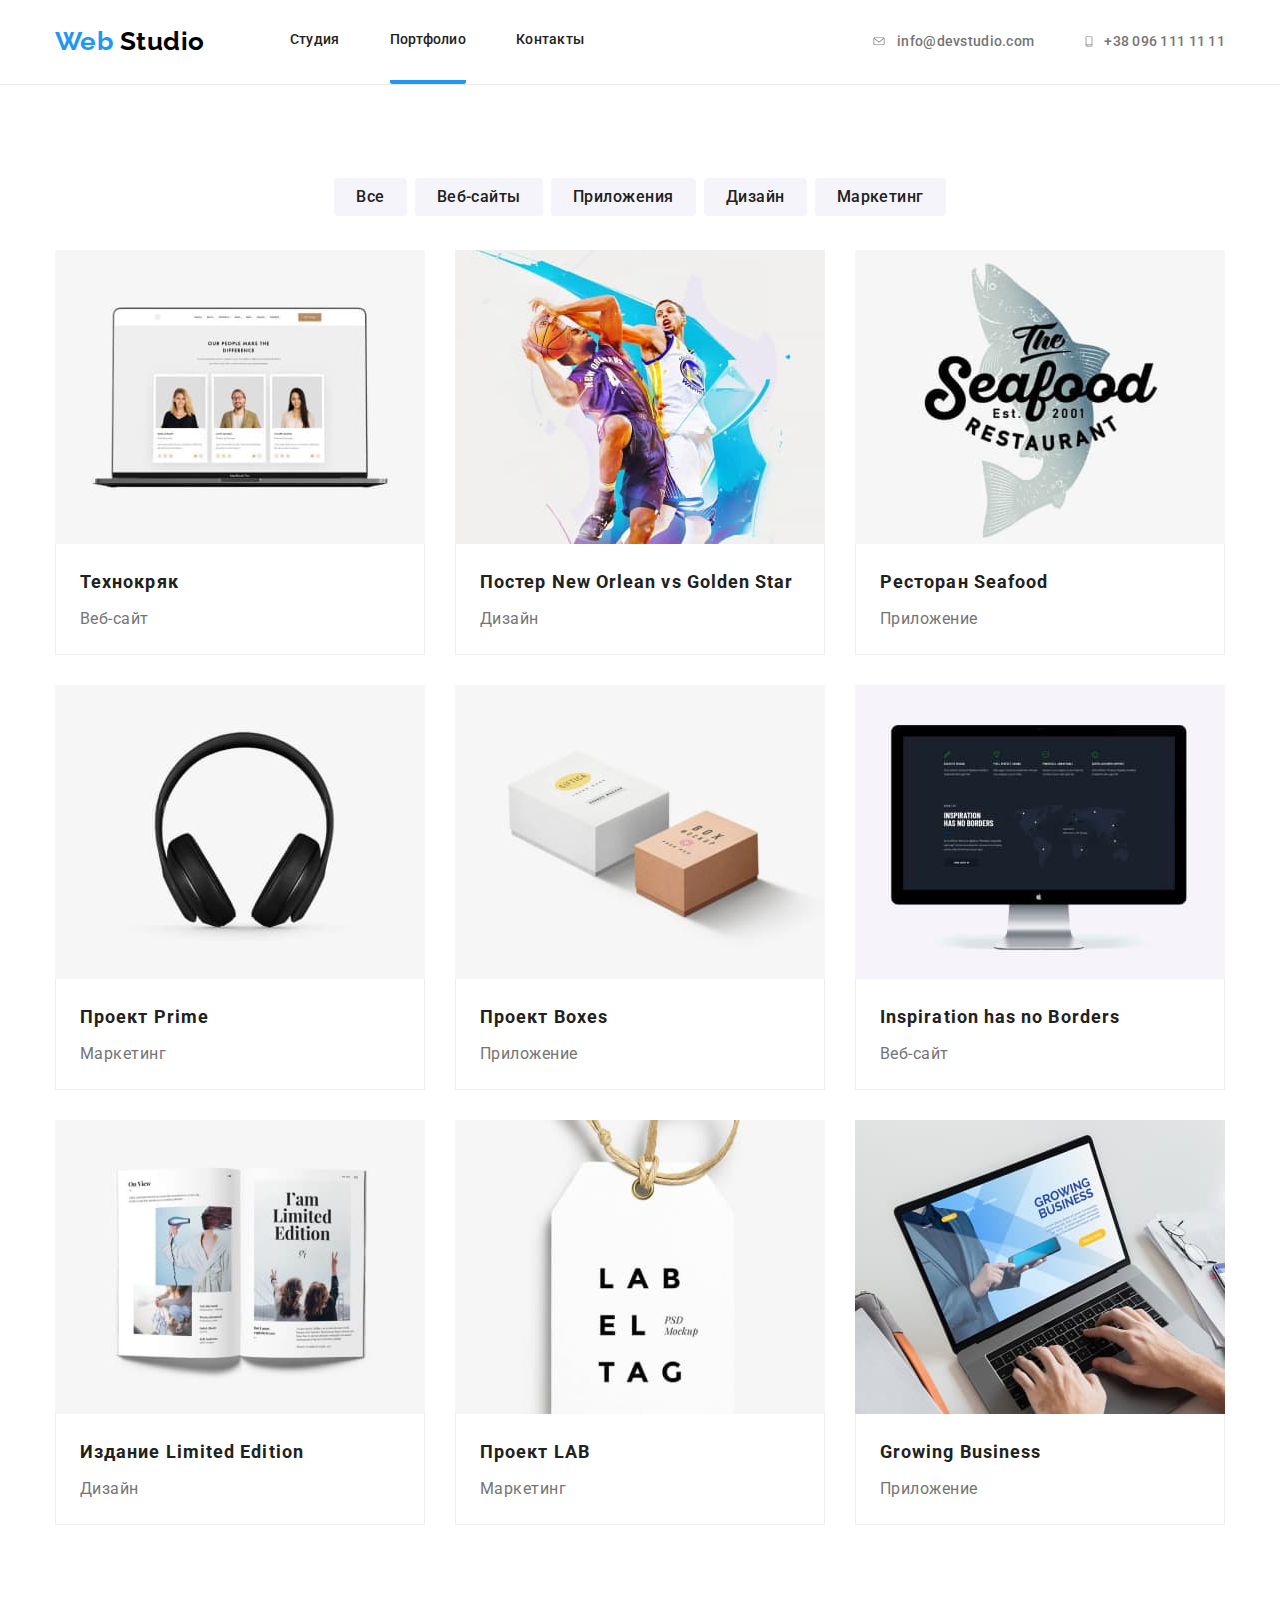
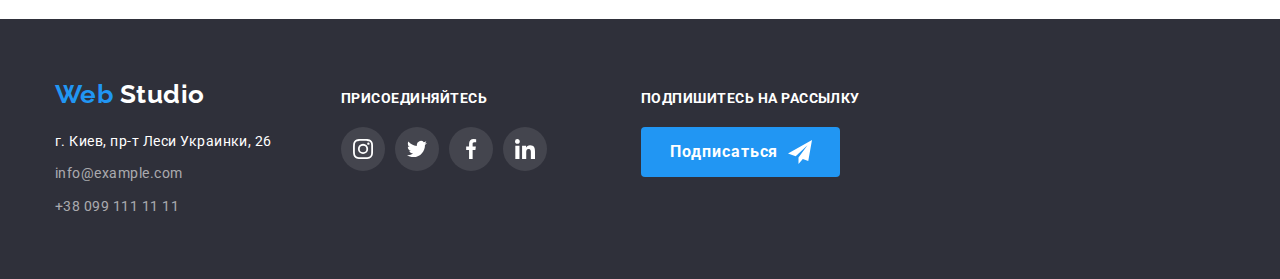
==== portfolio.html @ b4833793 "update hm 4" ====
<!DOCTYPE html>
<html lang="ru">
  <head>
    <meta charset="UTF-8" />
    <meta name="viewport" content="width=device-width, initial-scale=1.0" />
    <title>Портфолио</title>
    <link
      href="https://fonts.googleapis.com/css2?family=Raleway:wght@700&family=Roboto:wght@400;500;700&display=swap"
      rel="stylesheet"
    />
    <link
      rel="stylesheet"
      href="https://cdnjs.cloudflare.com/ajax/libs/modern-normalize/0.7.0/modern-normalize.min.css"
    />
    <link rel="stylesheet" href="./css/styles.css" />
  </head>
  <body>
    <!-- Шапка -->
    <header class="page-header">
      <div class="container">
        <nav class="header-navigation">
          <a class="logo" href="./index.html">
            <span class="logo-text">Web</span> Studio</a
          >
          <ul class="site-nav list">
            <li class="site-nav-item">
              <a class="link" href="./index.html">Студия</a>
            </li>
            <li class="site-nav-item current">
              <a class="link" href="./portfolio.html">Портфолио</a>
            </li>
            <li class="site-nav-item"><a class="link" href="">Контакты</a></li>
          </ul>
        </nav>
        <ul class="contacts list">
          <li class="contacts-item">
            <a class="link" href="mailto:info@devstudio.com"
              ><svg class="contacts-icon" width="16" height="11">
                <use href="./images/sprite.svg#icon-mail"></use>
              </svg>
              info@devstudio.com</a
            >
          </li>
          <li class="contacts-item">
            <a class="link" href="tel:+380961111111">
              <svg class="contacts-icon" width="10" height="15">
                <use href="./images/sprite.svg#icon-smartphone"></use>
              </svg>
              +38 096 111 11 11</a
            >
          </li>
        </ul>
      </div>
    </header>
    <!-- Основное содержание -->
    <main>
      <section class="portfolio-section section">
        <div class="container">
          <h1 class="visually-hidden section-title">Наши работы</h1>
          <!-- Фильтры проектов -->
          <ul class="list-filters list">
            <li class="list-filters-item">
              <button class="list-button" type="button">Все</button>
            </li>
            <li class="list-filters-item">
              <button class="list-button" type="button">Веб-сайты</button>
            </li>
            <li class="list-filters-item">
              <button class="list-button" type="button">Приложения</button>
            </li>
            <li class="list-filters-item">
              <button class="list-button" type="button">Дизайн</button>
            </li>
            <li class="list-filters-item">
              <button class="list-button" type="button">Маркетинг</button>
            </li>
          </ul>
          <!-- Проекты -->
          <ul class="projects list">
            <li class="projects-item">
              <a class="projects-link" href=""
                ><img
                  src="./images/portfolio-page/techno-crack.jpg"
                  alt="ноутбук"
                  width="370"
                  height="294"
                />
                <div class="projects-box">
                  <h2 class="projects-title">Технокряк</h2>
                  <p class="projects-type">Веб-сайт</p>
                </div>
                <!-- <p class="project-description">
                  Технокряк это современная площадка распространения
                  коронавируса. Компании используют эту платформу для цифрового
                  шпионажа и атак на защищённые сервера конкурентов.
                </p> -->
              </a>
            </li>
            <li class="projects-item">
              <a class="projects-link" href=""
                ><img
                  src="./images/portfolio-page/poster.jpg"
                  alt="игроки баскетбольных команд"
                  width="370"
                  height="294"
                />
                <div class="projects-box">
                  <h2 class="projects-title">
                    Постер New Orlean vs Golden Star
                  </h2>
                  <p class="projects-type">Дизайн</p>
                </div>
                <!-- <p class="project-description">
                  Технокряк это современная площадка распространения
                  коронавируса. Компании используют эту платформу для цифрового
                  шпионажа и атак на защищённые сервера конкурентов.
                </p> -->
              </a>
            </li>
            <li class="projects-item">
              <a class="projects-link" href=""
                ><img
                  src="./images/portfolio-page/restaurant.jpg"
                  alt="лого ресторана"
                  width="370"
                  height="294"
                />
                <div class="projects-box">
                  <h2 class="projects-title">Ресторан Seafood</h2>
                  <p class="projects-type">Приложение</p>
                </div>
                <!-- <p class="project-description">
                  Технокряк это современная площадка распространения
                  коронавируса. Компании используют эту платформу для цифрового
                  шпионажа и атак на защищённые сервера конкурентов.
                </p> -->
              </a>
            </li>
            <li class="projects-item">
              <a class="projects-link" href=""
                ><img
                  src="./images/portfolio-page/project-prime.jpg"
                  alt="наушники"
                  width="370"
                  height="294"
                />
                <div class="projects-box">
                  <h2 class="projects-title">Проект Prime</h2>
                  <p class="projects-type">Маркетинг</p>
                </div>
                <!-- <p class="project-description">
                  Технокряк это современная площадка распространения
                  коронавируса. Компании используют эту платформу для цифрового
                  шпионажа и атак на защищённые сервера конкурентов.
                </p> -->
              </a>
            </li>
            <li class="projects-item">
              <a class="projects-link" href=""
                ><img
                  src="./images/portfolio-page/project-boxes.jpg"
                  alt="две коробки"
                  width="370"
                  height="294"
                />
                <div class="projects-box">
                  <h2 class="projects-title">Проект Boxes</h2>
                  <p class="projects-type">Приложение</p>
                </div>
                <!-- <p class="project-description">
                  Технокряк это современная площадка распространения
                  коронавируса. Компании используют эту платформу для цифрового
                  шпионажа и атак на защищённые сервера конкурентов.
                </p> -->
              </a>
            </li>
            <li class="projects-item">
              <a class="projects-link" href=""
                ><img
                  src="./images/portfolio-page/inspiration.jpg"
                  alt="монитор"
                  width="370"
                  height="294"
                />
                <div class="projects-box">
                  <h2 class="projects-title">Inspiration has no Borders</h2>
                  <p class="projects-type">Веб-сайт</p>
                </div>
                <!-- <p class="project-description">
                  Технокряк это современная площадка распространения
                  коронавируса. Компании используют эту платформу для цифрового
                  шпионажа и атак на защищённые сервера конкурентов.
                </p> -->
              </a>
            </li>
            <li class="projects-item">
              <a class="projects-link" href=""
                ><img
                  src="./images/portfolio-page/limited-edition.jpg"
                  alt="развернутая книга"
                  width="370"
                  height="294"
                />
                <div class="projects-box">
                  <h2 class="projects-title">Издание Limited Edition</h2>
                  <p class="projects-type">Дизайн</p>
                </div>
                <!-- <p class="project-description">
                  Технокряк это современная площадка распространения
                  коронавируса. Компании используют эту платформу для цифрового
                  шпионажа и атак на защищённые сервера конкурентов.
                </p> -->
              </a>
            </li>
            <li class="projects-item">
              <a class="projects-link" href=""
                ><img
                  src="./images/portfolio-page/project-lab.jpg"
                  alt="бирка"
                  width="370"
                  height="294"
                />
                <div class="projects-box">
                  <h2 class="projects-title">Проект LAB</h2>
                  <p class="projects-type">Маркетинг</p>
                </div>
                <!-- <p class="project-description">
                  Технокряк это современная площадка распространения
                  коронавируса. Компании используют эту платформу для цифрового
                  шпионажа и атак на защищённые сервера конкурентов.
                </p> -->
              </a>
            </li>
            <li class="projects-item">
              <a class="projects-link" href=""
                ><img
                  src="./images/portfolio-page/growing-business.jpg"
                  alt="ноутбук"
                  width="370"
                  height="294"
                />
                <div class="projects-box">
                  <h2 class="projects-title">Growing Business</h2>
                  <p class="projects-type">Приложение</p>
                </div>
                <!-- <p class="project-description">
                  Технокряк это современная площадка распространения
                  коронавируса. Компании используют эту платформу для цифрового
                  шпионажа и атак на защищённые сервера конкурентов.
                </p> -->
              </a>
            </li>
          </ul>
        </div>
      </section>
    </main>
    <!-- Футер -->
    <footer class="footer">
      <!-- Контакты -->
      <div class="container">
        <div class="footer-address-box">
          <a class="footer-logo" href="./index.html"
            ><span class="logo-text-web">Web</span>
            <span class="logo-text-studio">Studio</span></a
          >
          <address class="address">
            <span class="address-text">г. Киев, пр-т Леси Украинки, 26</span>
            <a class="address-link" href="mailto:info@example.com"
              >info@example.com</a
            >
            <a class="address-link" href="tel:+380991111111"
              >+38 099 111 11 11</a
            >
          </address>
        </div>
        <!-- Соц. сети -->
        <div class="social-networks-box">
          <b class="subscription">Присоединяйтесь</b>
          <ul class="list">
            <li class="social-networks-item">
              <a class="link" href="" aria-label="Ссылка на Instagram"
                ><svg class="icon">
                  <use href="./images/sprite.svg#icon-footer-instagram"></use>
                </svg>
              </a>
            </li>
            <li class="social-networks-item">
              <a class="link" href="" aria-label="Ссылка на Twitter"
                ><svg class="icon">
                  <use href="./images/sprite.svg#icon-footer-twitter"></use>
                </svg>
              </a>
            </li>
            <li class="social-networks-item">
              <a class="link" href="" aria-label="Ссылка на Facebook"
                ><svg class="icon">
                  <use href="./images/sprite.svg#icon-footer-facebook"></use>
                </svg>
              </a>
            </li>
            <li class="social-networks-item">
              <a class="link" href="" aria-label="Ссылка на LinkedIn"
                ><svg class="icon">
                  <use href="./images/sprite.svg#icon-footer-linkedin"></use>
                </svg>
              </a>
            </li>
          </ul>
        </div>
        <!-- Подписка -->
        <div class="footer-subscription-box">
          <b class="subscription">Подпишитесь на рассылку</b>
          <button class="footer-btn button" type="button">
            Подписаться
            <svg class="icon" width="24" height="24">
              <use href="./images/sprite.svg#icon-footer-button"></use>
            </svg>
          </button>
        </div>
      </div>
    </footer>
  </body>
</html>
---- css/styles.css ----
:root {
  --primary-text-color: #757575;
  --secondary-text-color: #ffffff;
  --accent-color: #2196f3;
  --title-text-color: #212121;
}

html {
  box-sizing: border-box;
}

*,
*::before,
*::after {
  box-sizing: inherit;
}

body {
  background-color: #ffffff;
  color: var(--primary-text-color);
  font-family: 'Roboto', sans-serif;
  letter-spacing: 0.03em;
}

.visually-hidden {
  position: absolute;
  width: 1px;
  height: 1px;
  margin: -1px;
  border: 0;
  padding: 0;

  white-space: nowrap;
  clip-path: inset(100%);
  clip: rect(0 0 0 0);
  overflow: hidden;
}

.list {
  margin: 0;
  padding: 0;
  list-style: none;
}

.container {
  width: 1200px;
  padding-left: 15px;
  padding-right: 15px;
  margin: 0 auto;
}

.button {
  background-color: var(--accent-color);
  color: var(--secondary-text-color);
  font-family: inherit;
  font-weight: 700;
  font-size: 16px;
  line-height: 1.87;
  text-align: center;
  letter-spacing: 0.06em;
  border: none;
  border-radius: 4px;
  cursor: pointer;
}

.button:hover,
.button:focus {
  background-color: #188ce8;
}

/* Header */

.page-header {
  border-bottom: 1px solid #ececec;
}

.page-header .container {
  display: flex;
  align-items: center;
}

.logo {
  margin-right: 85px;

  color: #000000;
  text-decoration: none;
  font-family: 'Raleway', sans-serif;
  font-weight: 700;
  font-size: 26px;
  line-height: 1.2;
}

.logo-text {
  color: var(--accent-color);
}

/* Site nav, Contacts */

.header-navigation {
  display: flex;
  align-items: center;
}

.site-nav {
  display: flex;
}

.site-nav .site-nav-item:not(:last-child) {
  margin-right: 50px;
}

.site-nav .link {
  display: block;
  padding-top: 32px;
  padding-bottom: 32px;

  text-decoration: none;
  color: var(--title-text-color);
  font-weight: 500;
  font-size: 14px;
  line-height: 1.14;
  letter-spacing: 0.02em;
}

.site-nav .site-nav-item.current {
  border-bottom: 4px solid var(--accent-color);
  border-radius: 2px;
}

.contacts {
  display: flex;
  margin-left: auto;
}

.contacts .contacts-item:first-child {
  margin-right: 50px;
}

.contacts .link {
  display: flex;
  align-items: center;

  text-decoration: none;
  color: inherit;
  font-weight: 500;
  font-size: 14px;
  line-height: 1.14;
  letter-spacing: 0.02em;
}

.contacts-icon {
  margin-right: 10px;

  fill: var(--primary-text-color);
}

.contacts .link:hover .contacts-icon,
.contacts .link:focus .contacts-icon {
  fill: var(--accent-color);
}

.site-nav .link:hover,
.site-nav .link:focus,
.contacts .link:hover,
.contacts .link:focus {
  color: var(--accent-color);
}

/* Main */
/* Hero */

.hero {
  max-width: 1600px;
  height: 600px;
  margin: 0 auto;

  background-color: var(--primary-text-color);
  background-image: linear-gradient(
      rgba(47, 48, 58, 0.8),
      rgba(47, 48, 58, 0.8)
    ),
    url('../images/main-page/hero-image.jpg');
  background-size: cover;
  background-repeat: no-repeat;
  background-position: center;
}

.section-hero {
  padding-top: 200px;
  padding-bottom: 280px;

  text-align: center;
}

.hero-title {
  margin-top: 0;
  margin-bottom: 30px;

  color: var(--secondary-text-color);
  font-weight: 900;
  font-size: 44px;
  line-height: 1.36;
  letter-spacing: 0.06em;
  text-transform: uppercase;
}

.hero .hero-button {
  padding: 10px 32px;
}

/* Section title */
.section-title {
  margin-top: 0;
  margin-bottom: 50px;

  color: var(--title-text-color);
  font-weight: 700;
  font-size: 36px;
  line-height: 1.16;
  text-align: center;
}

/* Features */

.features-section {
  padding-top: 94px;
  padding-bottom: 94px;
}

.features {
  display: flex;
}

.features-item:not(:last-child) {
  margin-right: 30px;
}

.features-item-box {
  display: flex;
  justify-content: center;
  align-items: center;
  margin-bottom: 30px;
  width: 270px;
  height: 120px;

  background: #f5f4fa;
  border-radius: 4px;
}

.features-title {
  margin-top: 0;
  margin-bottom: 10px;

  color: var(--title-text-color);
  font-weight: 700;
  font-size: 14px;
  line-height: 1.14;
  text-transform: uppercase;
}

.features-text {
  margin-top: 0;
  margin-bottom: 0;

  font-weight: 400;
  font-size: 14px;
  line-height: 1.71;
  letter-spacing: 0.03em;
}
/* Works */

.works-section {
  padding-bottom: 94px;
}

.works {
  display: flex;
}

.works-item img {
  display: block;
}

.works-item:not(:last-child) {
  margin-right: 30px;
}

.works-text {
  margin: 0;
  padding-top: 27px;
  padding-bottom: 27px;

  background-color: rgba(47, 48, 58, 0.8);
  color: var(--secondary-text-color);
  font-weight: 700;
  font-size: 14px;
  line-height: 1.14;
  text-align: center;
  text-transform: uppercase;
}

/* Team */
.team-section {
  padding-top: 94px;
  padding-bottom: 94px;

  background-color: #f5f4fa;
}

.team {
  display: flex;
}

.team-member-photo {
  display: block;
  margin-bottom: 30px;
}

.team-member-name {
  margin-top: 0;
  margin-bottom: 10px;

  color: var(--title-text-color);
  font-weight: 500;
  font-size: 16px;
  line-height: 1.18;
  text-align: center;
}

.team-member-position {
  margin-top: 0px;
  margin-bottom: 16px;

  font-weight: 400;
  font-size: 16px;
  line-height: 1.18;
  text-align: center;
}

.team-member-contact {
  display: flex;
  padding-left: 32px;
  padding-right: 32px;
  padding-bottom: 24px;
}

.team-member-contact-item {
}

.team-member-contact-item:not(:last-child) {
  margin-right: 10px;
}

.team-member-contact-item .link {
  display: block;
  padding: 12px;
  border-radius: 50%;
}

.team-member-contact-item .icon {
  width: 20px;
  height: 20px;
  vertical-align: middle;
  fill: #afb1b8;
}

.team-item {
  background-color: var(--secondary-text-color);
  box-shadow: 0px 2px 1px rgba(0, 0, 0, 0.2), 0px 1px 1px rgba(0, 0, 0, 0.14),
    0px 1px 3px rgba(0, 0, 0, 0.12);
  border-radius: 0px 0px 4px 4px;
}

.team-item:not(:last-child) {
  margin-right: 30px;
}

.team .link {
  text-decoration: none;
  color: #afb1b8;
}

.team .link:hover,
.team .link:focus {
  background-color: var(--accent-color);
}

.team .link:hover .icon,
.team .link:focus .icon {
  fill: #ffffff;
}

/* Customers */

.customers-section {
  padding-top: 94px;
  padding-bottom: 94px;
}

.customers {
  display: flex;
}

.customers-item-box {
  display: flex;
  justify-content: center;
  align-items: center;

  width: 170px;
  height: 90px;
  border: 1px solid #afb1b8;
  border-radius: 4px;
}

.customers-item-box:hover {
  border: 1px solid var(--accent-color);
  --color3: var(--accent-color);
}

.customers-item:not(:last-child) {
  margin-right: 30px;
}

.customers .link {
  text-decoration: none;
  color: #afb1b8;
}

.customers .link:hover,
.customers .link:focus {
  color: var(--accent-color);
}

/* Footer */
.footer {
  max-width: 1600px;
  margin: 0 auto;

  display: flex;
  padding-top: 60px;
  padding-bottom: 60px;

  background-color: #2f303a;
}

.footer .container {
  display: flex;
  align-items: baseline;
}

.footer-logo {
  text-decoration: none;
  font-family: 'Raleway', sans-serif;
  font-weight: 700;
  font-size: 26px;
  line-height: 1.19;
}

.logo-text-web {
  color: var(--accent-color);
}

.logo-text-studio {
  color: var(--secondary-text-color);
}

/* Address */

.footer-address-box {
  margin-right: 69px;
}

.address {
  margin-top: 20px;
}

.address-text {
  display: block;
  margin-bottom: 9px;

  color: var(--secondary-text-color);
  font-style: normal;
  font-weight: 400;
  font-size: 14px;
  line-height: 1.71;
}

.address-link {
  display: block;

  text-decoration: none;
  color: rgba(255, 255, 255, 0.6);
  font-style: normal;
  font-weight: 400;
  font-size: 14px;
  line-height: 1.71;
}

.address-link:not(:last-child) {
  margin-bottom: 9px;
}

.address-link:hover,
.address-link:focus {
  color: var(--accent-color);
}

/* Social networks */

.social-networks-box {
  margin-right: 94px;
}

.social-networks-box .list {
  display: flex;
  margin-top: 20px;
}

.subscription {
  color: var(--secondary-text-color);
  text-transform: uppercase;
  font-weight: 700;
  font-size: 14px;
  line-height: 1.14;
}

.social-networks-item:not(:last-child) {
  margin-right: 10px;
}

.social-networks-box .icon {
  width: 20px;
  height: 20px;

  fill: #ffffff;
}

.social-networks-box .link {
  display: flex;
  padding: 12px;

  border-radius: 50%;
  background-color: rgba(255, 255, 255, 0.1);
  text-decoration: none;
  color: var(--secondary-text-color);
}

.social-networks-box .link:hover,
.social-networks-box .link:focus {
  background-color: var(--accent-color);
}

.footer-btn {
  display: flex;
  align-items: center;
  margin-top: 20px;
  padding-top: 10px;
  padding-bottom: 10px;
  padding-left: 29px;
  padding-right: 28px;
}

.footer-btn .icon {
  margin-left: 10px;
}

/* Portfolio */

.portfolio-section {
  padding-top: 93px;
  padding-bottom: 94px;
}

.list-filters {
  display: flex;
  justify-content: center;
  margin-bottom: 34px;
}

.list-filters-item:hover,
.list-filters-item:focus {
  box-shadow: 0px 2px 2px rgba(0, 0, 0, 0.12), 0px 1px 2px rgba(0, 0, 0, 0.08),
    0px 3px 1px rgba(0, 0, 0, 0.1);
  border-radius: 4px;
}

.list-filters-item:not(:last-child) {
  margin-right: 8px;
}

.list-filters .list-button {
  padding: 6px 22px;

  color: var(--title-text-color);
  background-color: #f5f4fa;
  font-weight: 500;
  font-size: 16px;
  line-height: 1.62;
  text-align: center;
  letter-spacing: 0.03em;
  border: none;
  border-radius: 4px;
  cursor: pointer;
}

.list-filters .list-button:hover,
.list-filters .list-button:focus {
  color: var(--secondary-text-color);
  background-color: var(--accent-color);
}

/* Projects */

.projects {
  display: flex;
  flex-wrap: wrap;
}

.projects-item {
  width: calc((100% - 60px) / 3);
}

.projects-item:not(:nth-last-child(-n + 3)) {
  margin-bottom: 30px;
}

.projects-item:not(:nth-child(3n)) {
  margin-right: 30px;
}

.projects-item:hover {
  box-shadow: 1px 4px 6px rgba(0, 0, 0, 0.16), 0px 4px 4px rgba(0, 0, 0, 0.06),
    0px 1px 1px rgba(0, 0, 0, 0.12);
}

.projects-box {
  padding-top: 20px;

  border-left: 1px solid #eeeeee;
  border-right: 1px solid #eeeeee;
  border-bottom: 1px solid #eeeeee;
}

.projects-link {
  text-decoration: none;
  color: inherit;
}

.projects-link img {
  display: block;
}

.projects-title {
  margin: 0;
  margin-bottom: 4px;
  padding-left: 24px;
  padding-right: 24px;

  color: var(--title-text-color);
  font-weight: 700;
  font-size: 18px;
  line-height: 2;
  letter-spacing: 0.06em;
}

.projects-type {
  margin: 0;
  padding-left: 24px;
  padding-right: 24px;
  padding-bottom: 20px;

  font-weight: 400;
  font-size: 16px;
  line-height: 1.87;
}

/* .project-description {
  margin: 0;

  background-color: var(--accent-color);
  color: var(--secondary-text-color);
  font-weight: 400;
  font-size: 18px;
  line-height: 1.55;
} */
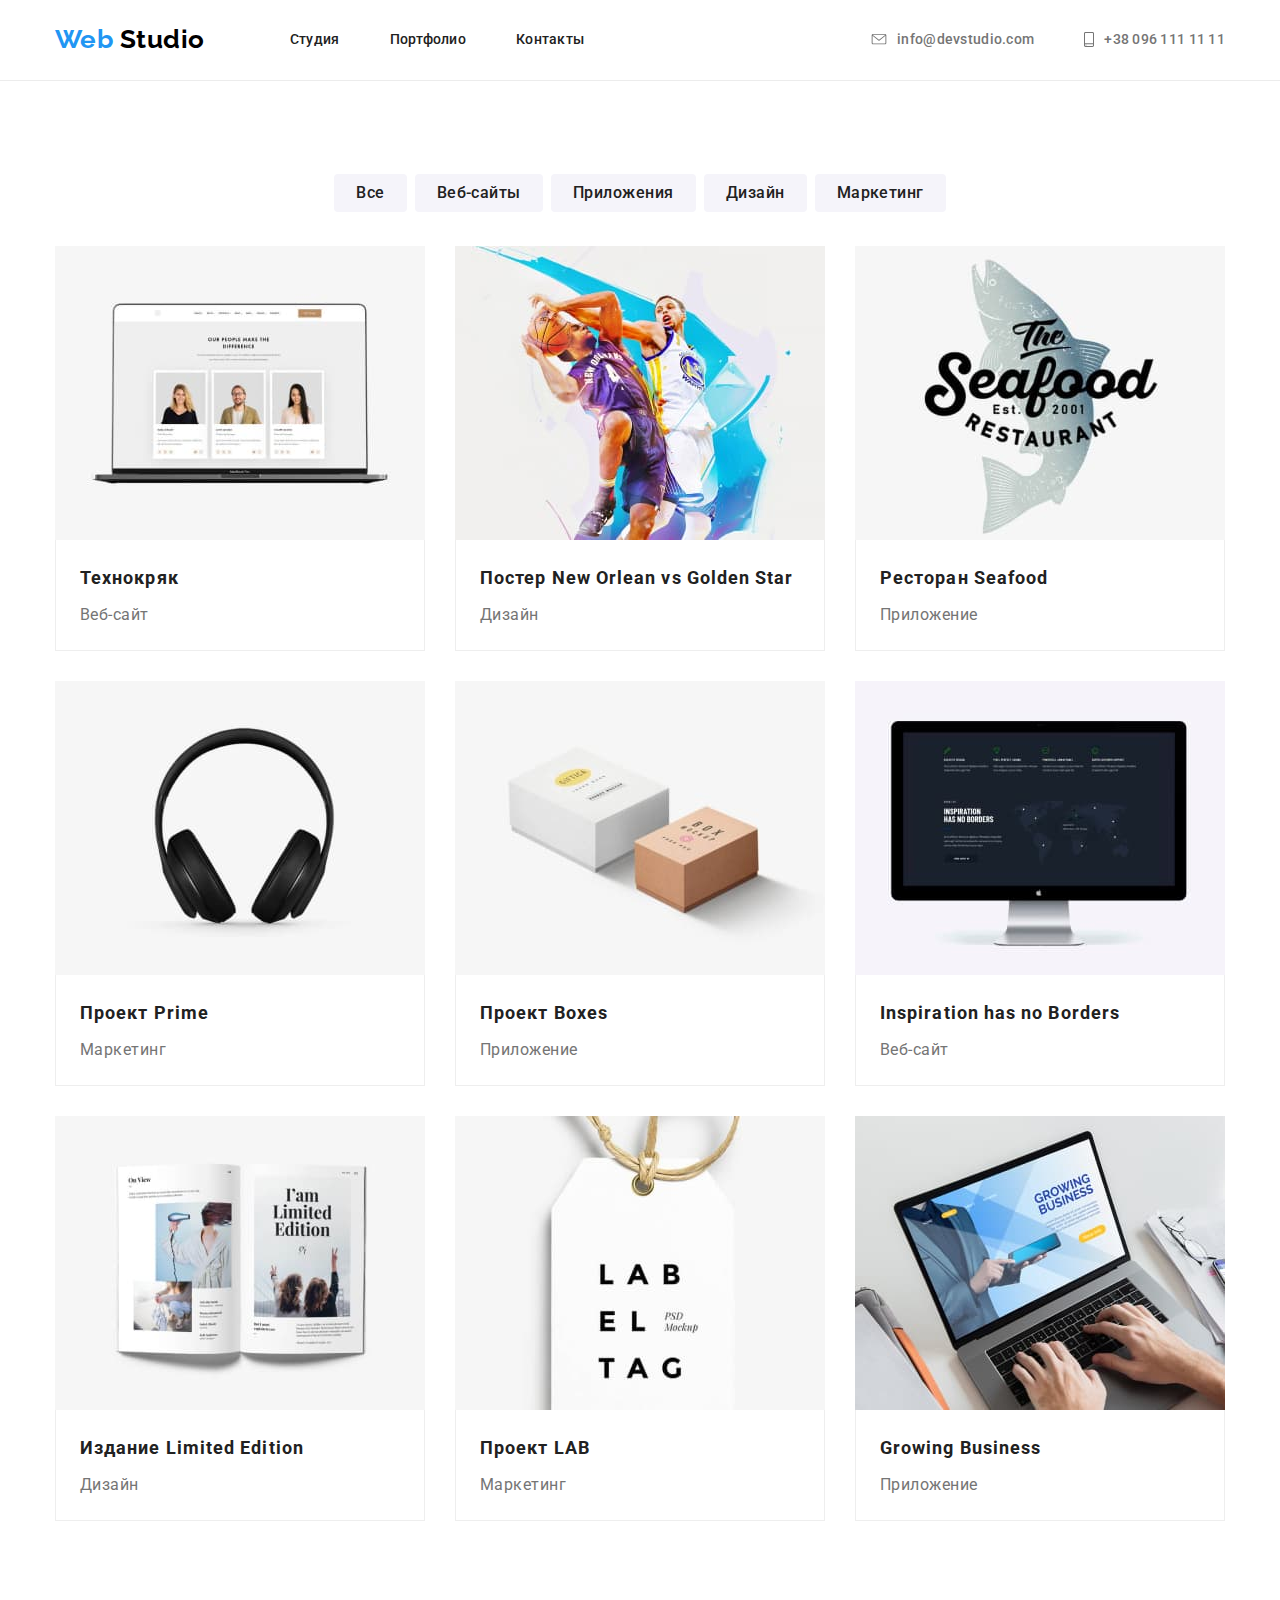
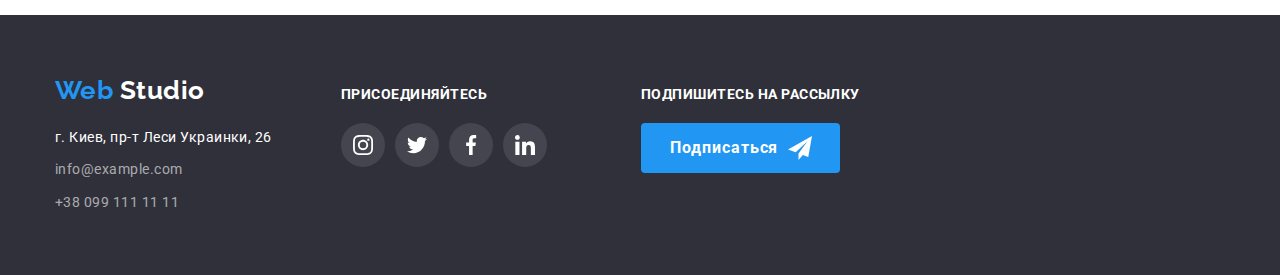
==== commit 7cd69f48: "update" ====
--- a/portfolio.html
+++ b/portfolio.html
@@ -26,7 +26,7 @@
             <li class="site-nav-item">
               <a class="link" href="./index.html">Студия</a>
             </li>
-            <li class="site-nav-item current">
+            <li class="site-nav-item">
               <a class="link" href="./portfolio.html">Портфолио</a>
             </li>
             <li class="site-nav-item"><a class="link" href="">Контакты</a></li>
--- a/css/styles.css
+++ b/css/styles.css
@@ -122,11 +122,6 @@
   letter-spacing: 0.02em;
 }
 
-.site-nav .site-nav-item.current {
-  border-bottom: 4px solid var(--accent-color);
-  border-radius: 2px;
-}
-
 .contacts {
   display: flex;
   margin-left: auto;
@@ -139,6 +134,8 @@
 .contacts .link {
   display: flex;
   align-items: center;
+  padding-top: 32px;
+  padding-bottom: 32px;
 
   text-decoration: none;
   color: inherit;
@@ -410,6 +407,7 @@
   height: 90px;
   border: 1px solid #afb1b8;
   border-radius: 4px;
+  fill: currentColor;
 }
 
 .customers-item-box:hover {
